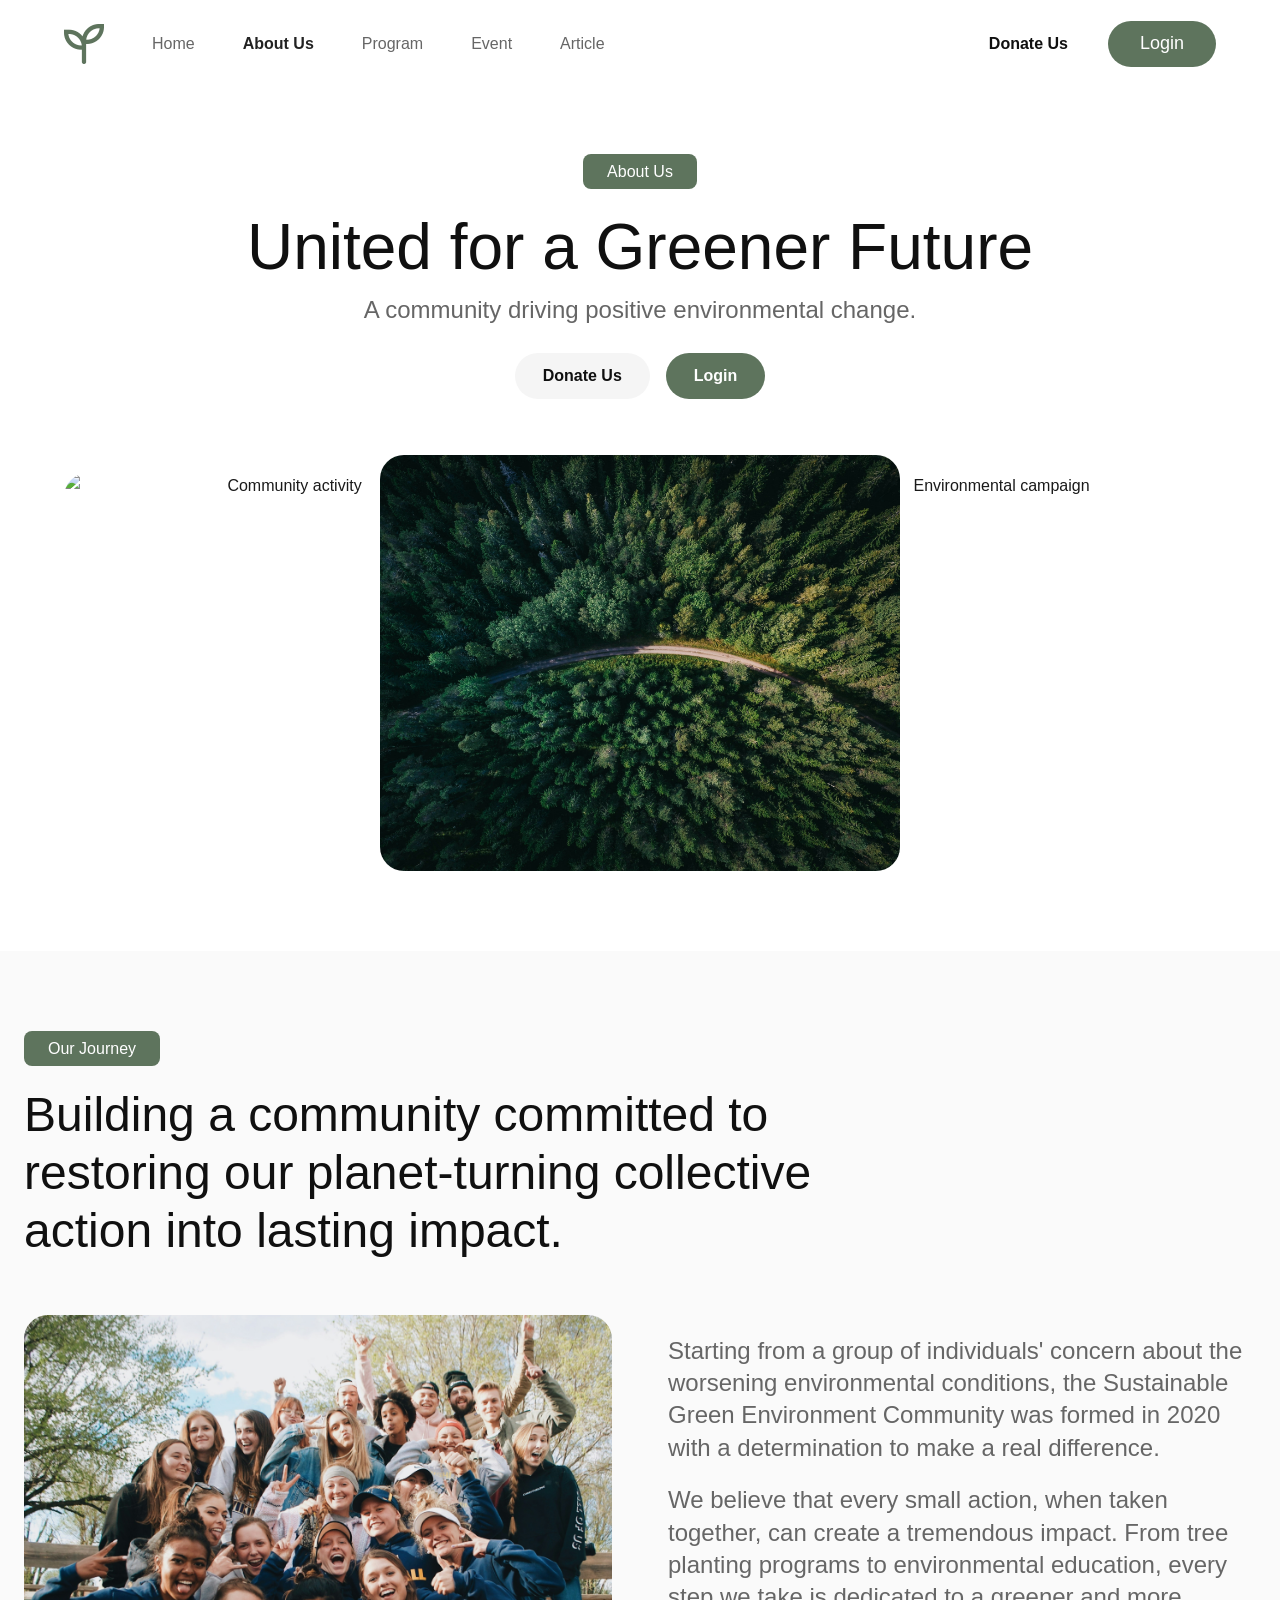
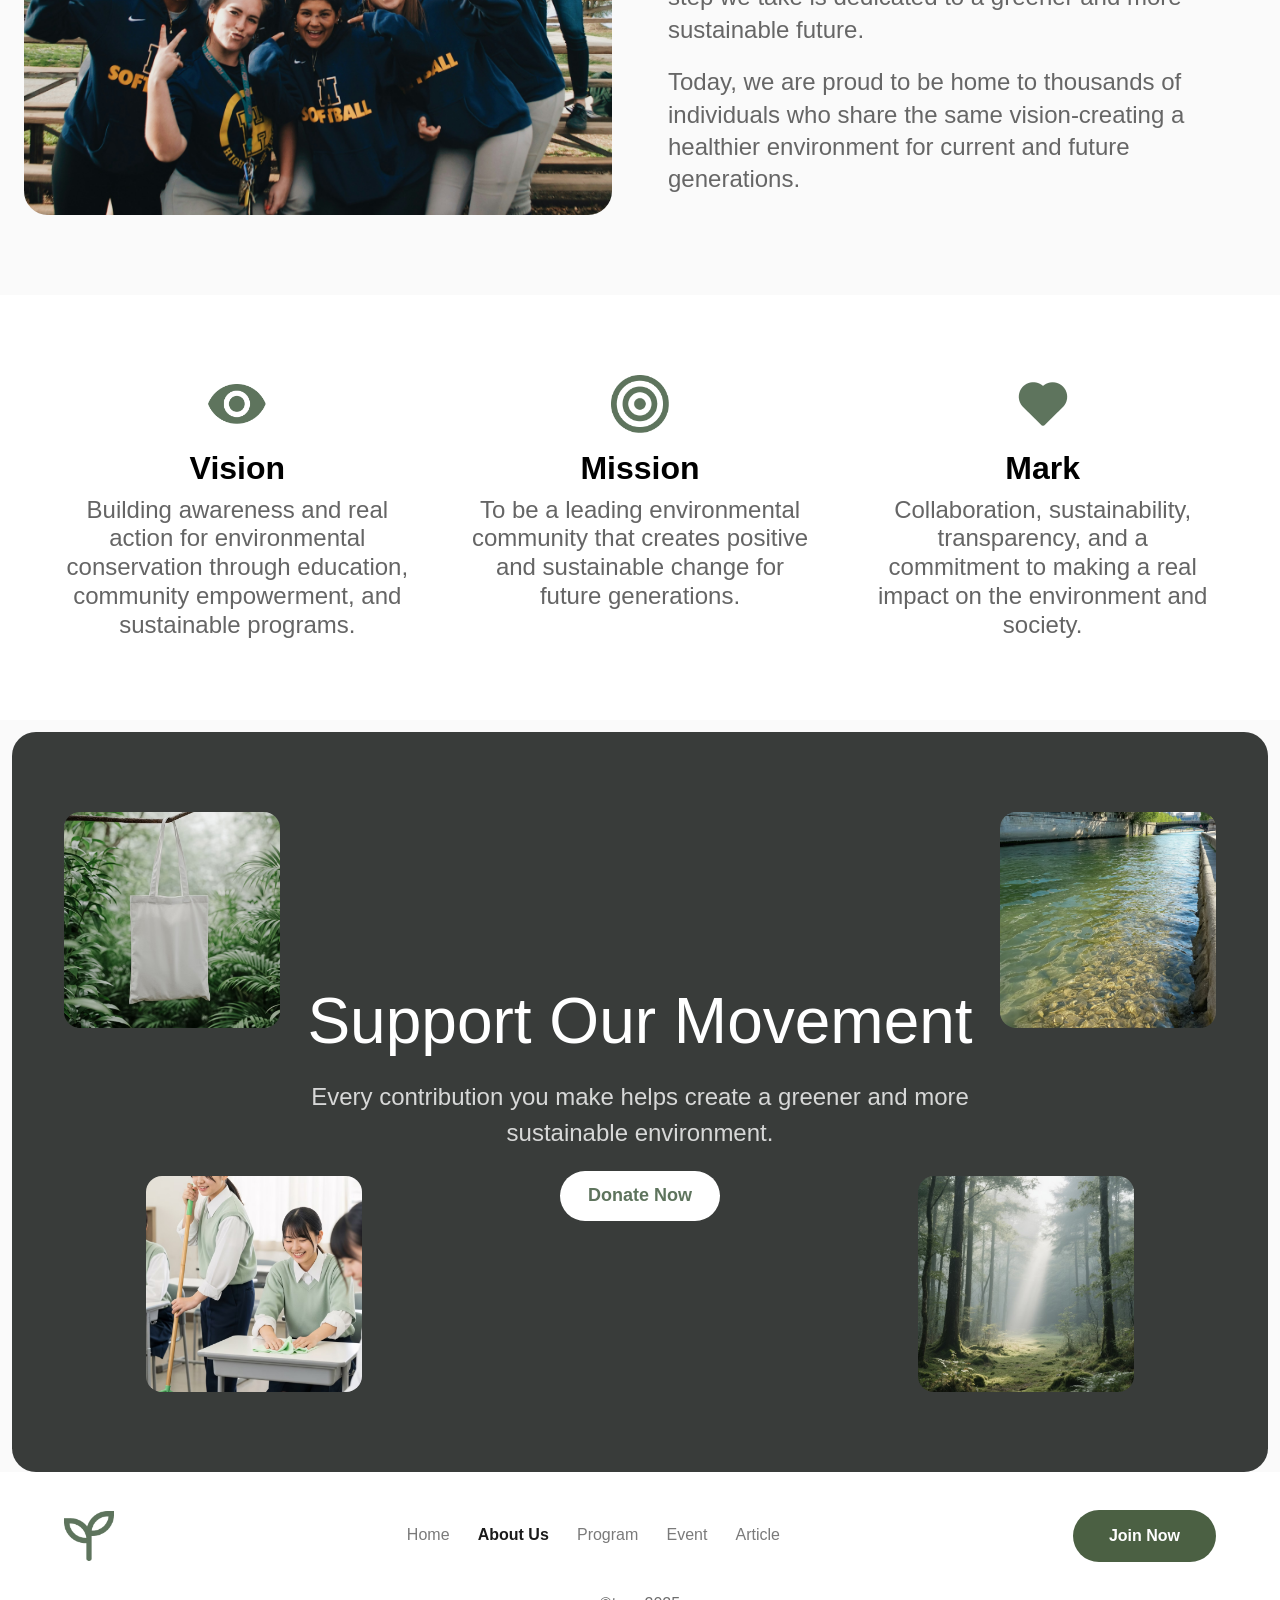
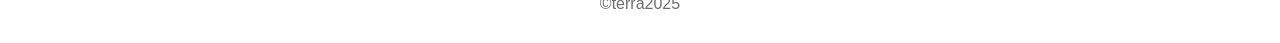
==== pages/about.html @ 2bbc0990 "backup 1" ====
<!DOCTYPE html>
<html lang="en">
<head>
  <meta charset="UTF-8" />
  <meta name="viewport" content="width=device-width, initial-scale=1.0" />
  <title>About Us – Terra</title>
  <link rel="icon" href="../assets/logo.png" type="image/png" />
  <link rel="stylesheet" href="../css/main.css" />
  <link rel="stylesheet" href="../css/pages.css" />
</head>
<body>

  <!-- NAVBAR -->
  <nav class="navbar navbar-figma" id="navbar">
    <div class="container nav-content">
      <div class="nav-main-group">
        <a href="../index.html" class="logo" aria-label="Terra Home">
          <img src="../assets/logo.png" alt="Terra Icon" class="logo-icon" />
        </a>
        <div class="nav-links">
          <a href="../index.html">Home</a>
          <a href="about.html" class="active">About Us</a>
          <a href="program.html">Program</a>
          <a href="event.html">Event</a>
          <a href="article.html">Article</a>
        </div>
      </div>
      <div class="nav-actions">
        <a href="#" class="donate-text">Donate Us</a>
        <button class="primary login-btn">Login</button>
      </div>
      <button class="mobile-toggle" id="mobileToggle" aria-label="Toggle menu">
        <svg id="iconMenu" viewBox="0 0 24 24"><line x1="3" y1="6" x2="21" y2="6"/><line x1="3" y1="12" x2="21" y2="12"/><line x1="3" y1="18" x2="21" y2="18"/></svg>
        <svg id="iconClose" viewBox="0 0 24 24" style="display:none"><line x1="18" y1="6" x2="6" y2="18"/><line x1="6" y1="6" x2="18" y2="18"/></svg>
      </button>
    </div>
    <div class="mobile-menu" id="mobileMenu">
      <a href="../index.html" onclick="closeMobile()">Home</a>
      <a href="about.html" class="active" onclick="closeMobile()">About Us</a>
      <a href="program.html" onclick="closeMobile()">Program</a>
      <a href="event.html" onclick="closeMobile()">Event</a>
      <a href="article.html" onclick="closeMobile()">Article</a>
      <div class="mobile-actions">
        <button class="secondary">Donate Us</button>
        <button class="primary">Login</button>
      </div>
    </div>
  </nav>

  <!-- MAIN -->
  <main class="about-v2-page">
    <section class="about-v2-hero section-padding">
      <div class="container">
        <div class="about-v2-chip">About Us</div>
        <h1 class="about-v2-title">United for a Greener Future</h1>
        <p class="about-v2-subtitle">A community driving positive environmental change.</p>

        <div class="about-v2-hero-actions">
          <a href="#" class="about-v2-btn about-v2-btn-light">Donate Us</a>
          <a href="#" class="about-v2-btn about-v2-btn-green">Login</a>
        </div>

        <div class="about-v2-hero-gallery">
          <div class="about-v2-hero-side">
            <img src="../assets/about-hero-left.png" alt="Community activity" />
          </div>
          <div class="about-v2-hero-center">
            <img src="../assets/about-hero-center.png" alt="Terra volunteers" />
          </div>
          <div class="about-v2-hero-side">
            <img src="../assets/about-hero-right.png" alt="Environmental campaign" />
          </div>
        </div>
      </div>
    </section>

    <section class="about-v2-journey section-padding">
      <div class="container">
        <div class="about-v2-chip">Our Journey</div>
        <h2 class="about-v2-heading">Building a community committed to restoring our planet-turning collective action into lasting impact.</h2>

        <div class="about-v2-journey-content">
          <div class="about-v2-journey-image">
            <img src="../assets/about-journey.png" alt="Our journey" />
          </div>
          <div class="about-v2-journey-text">
            <p>Starting from a group of individuals' concern about the worsening environmental conditions, the Sustainable Green Environment Community was formed in 2020 with a determination to make a real difference.</p>
            <p>We believe that every small action, when taken together, can create a tremendous impact. From tree planting programs to environmental education, every step we take is dedicated to a greener and more sustainable future.</p>
            <p>Today, we are proud to be home to thousands of individuals who share the same vision-creating a healthier environment for current and future generations.</p>
          </div>
        </div>
      </div>
    </section>

    <section class="about-v2-goals section-padding">
      <div class="container about-v2-goal-grid">
        <article class="about-v2-goal-card">
          <div class="about-v2-icon">
            <img src="../assets/eye.png" alt="Vision icon" />
          </div>
          <h3>Vision</h3>
          <p>Building awareness and real action for environmental conservation through education, community empowerment, and sustainable programs.</p>
        </article>

        <article class="about-v2-goal-card">
          <div class="about-v2-icon">
            <img src="../assets/mission.png" alt="Mission icon" />
          </div>
          <h3>Mission</h3>
          <p>To be a leading environmental community that creates positive and sustainable change for future generations.</p>
        </article>

        <article class="about-v2-goal-card">
          <div class="about-v2-icon">
            <img src="../assets/love.png" alt="Mark icon" />
          </div>
          <h3>Mark</h3>
          <p>Collaboration, sustainability, transparency, and a commitment to making a real impact on the environment and society.</p>
        </article>
      </div>
    </section>

    <section class="about-v2-cta section-padding">
      <div class="container">
        <div class="about-v2-cta-inner">
          <div class="about-v2-cta-grid">
            <img src="../assets/about-cta-1.png" alt="Forest activity" class="about-v2-cta-img about-v2-cta-img-top-left" />
            <img src="../assets/about-cta-2.png" alt="Tree planting" class="about-v2-cta-img about-v2-cta-img-top-right" />
            <img src="../assets/about-cta-3.png" alt="Eco movement" class="about-v2-cta-img about-v2-cta-img-bottom-left" />
            <img src="../assets/about-cta-4.png" alt="Sustainable future" class="about-v2-cta-img about-v2-cta-img-bottom-right" />
          </div>
          <div class="about-v2-cta-overlay"></div>
          <div class="about-v2-cta-content">
            <h2>Support Our Movement</h2>
            <p>Every contribution you make helps create a greener and more sustainable environment.</p>
            <a href="#" class="about-v2-btn about-v2-btn-white">Donate Now</a>
          </div>
        </div>
      </div>
    </section>
  </main>

  <!-- FOOTER -->
  <footer class="footer footer-about-compact">
    <div class="container">
      <div class="about-footer-row">
        <a href="../index.html" class="logo about-footer-brand" aria-label="Terra Home">
          <img src="../assets/logo.png" alt="Terra Logo" class="logo-img" />
        </a>

        <div class="about-footer-links">
          <a href="../index.html">Home</a>
          <a href="about.html" class="active">About Us</a>
          <a href="program.html">Program</a>
          <a href="event.html">Event</a>
          <a href="article.html">Article</a>
        </div>

        <a href="#" class="about-footer-join">Join Now</a>
      </div>
      <p class="about-footer-copy">&copy;terra2025</p>
    </div>
  </footer>

  <script>
    const navbar = document.getElementById('navbar');
    window.addEventListener('scroll', () => { navbar.classList.toggle('scrolled', window.scrollY > 20); });
    const mobileToggle = document.getElementById('mobileToggle');
    const mobileMenu = document.getElementById('mobileMenu');
    const iconMenu = document.getElementById('iconMenu');
    const iconClose = document.getElementById('iconClose');
    mobileToggle.addEventListener('click', () => {
      const isOpen = mobileMenu.classList.toggle('show');
      iconMenu.style.display = isOpen ? 'none' : 'block';
      iconClose.style.display = isOpen ? 'block' : 'none';
    });
    function closeMobile() {
      mobileMenu.classList.remove('show');
      iconMenu.style.display = 'block';
      iconClose.style.display = 'none';
    }
  </script>
</body>
</html>
---- css/main.css ----
@import url('https://api.fontshare.com/v2/css?f[]=satoshi@900,700,500,300,400&display=swap');

:root {
  --primary-green: #4B6043;
  --secondary-green: #86A789;
  --accent-green: #D2E3C8;
  --light-green: #F5F7F5;
  --white: #FFFFFF;
  --dark: #1A1A1A;
  --text-gray: #666666;
  --border-color: #E5E7E5;
  --font-main: 'Satoshi', sans-serif;
  --transition: all 0.3s cubic-bezier(0.4, 0, 0.2, 1);
}

* {
  margin: 0;
  padding: 0;
  box-sizing: border-box;
}

body {
  font-family: var(--font-main);
  background-color: var(--white);
  color: var(--dark);
  line-height: 1.6;
  overflow-x: hidden;
}

html,
body,
button,
input,
textarea,
select,
a,
p,
h1,
h2,
h3,
h4,
h5,
h6,
span,
li {
  font-family: var(--font-main);
}

a {
  text-decoration: none;
  color: inherit;
  transition: var(--transition);
}

button {
  cursor: pointer;
  border: none;
  outline: none;
  background: none;
  font-family: inherit;
  transition: var(--transition);
}

button.primary {
  background-color: var(--primary-green);
  color: var(--white);
  padding: 12px 28px;
  border-radius: 50px;
  font-weight: 500;
}

button.primary:hover {
  background-color: var(--secondary-green);
  transform: translateY(-2px);
  box-shadow: 0 4px 12px rgba(75, 96, 67, 0.2);
}

button.secondary {
  background-color: transparent;
  color: var(--primary-green);
  padding: 12px 28px;
  border-radius: 50px;
  border: 1px solid var(--primary-green);
  font-weight: 500;
}

button.secondary:hover {
  background-color: var(--light-green);
}

img {
  max-width: 100%;
  height: auto;
  display: block;
}

.container {
  max-width: 1280px;
  margin: 0 auto;
  padding: 0 24px;
}

.section-padding {
  padding: 80px 0;
}

@media (max-width: 768px) {
  .section-padding {
    padding: 60px 0;
  }
}

/* ===================== NAVBAR ===================== */
.navbar {
  position: fixed;
  top: 0;
  left: 0;
  width: 100%;
  z-index: 1000;
  padding: 16px 0;
  transition: var(--transition);
  background: var(--white);
  border-bottom: 1px solid #E5E7E5;
}

.navbar.scrolled {
  padding: 16px 0;
  box-shadow: 0 4px 20px rgba(0, 0, 0, 0.05);
}

.nav-content {
  display: flex;
  align-items: center;
  justify-content: space-between;
}

.logo {
  display: flex;
  align-items: center;
}

.logo-img {
  height: 48px;
  width: auto;
}

.nav-main-group {
  display: flex;
  align-items: center;
  gap: 24px;
}

.logo-icon {
  width: 40px;
  height: 40px;
  object-fit: contain;
}

.navbar-figma {
  background: #ffffff;
  border-bottom: none;
  padding: 20px 0;
}

.navbar-figma.scrolled {
  padding: 20px 0;
  box-shadow: none;
}

.navbar-figma .container {
  max-width: 1440px;
  padding-left: 64px;
  padding-right: 64px;
}

.navbar-figma .nav-content {
  gap: 24px;
}

.navbar-figma .nav-links {
  margin-left: 0;
  flex: 0 0 auto;
  gap: 0;
}

.navbar-figma .nav-links a {
  display: inline-flex;
  align-items: center;
  justify-content: center;
  padding: 12px 24px;
  font-size: 16px;
  line-height: 1.5;
  font-weight: 400;
  color: #666666;
}

.navbar-figma .nav-links a.active {
  color: #222222;
  font-weight: 700;
}

.navbar-figma .nav-actions {
  gap: 16px;
}

.navbar-figma .donate-text {
  display: inline-flex;
  align-items: center;
  justify-content: center;
  padding: 12px 24px;
  border-radius: 100px;
  font-size: 16px;
  line-height: 1.5;
  font-weight: 700;
  color: #101010;
}

.navbar-figma .login-btn {
  background-color: #5e745d !important;
  color: #ffffff !important;
  padding: 12px 32px !important;
  border-radius: 100px !important;
  font-size: 18px !important;
  line-height: 1.2 !important;
  font-weight: 500 !important;
}

.nav-links {
  display: flex;
  gap: 48px;
  margin-left: 60px;
  flex: 1;
}

.nav-links a {
  font-weight: 500;
  font-size: 16px;
  color: #7A7A7A;
  transition: var(--transition);
}

.nav-links a:hover {
  color: #1A1A1A;
}

.nav-links a.active {
  color: #1A1A1A;
  font-weight: 700;
}

.nav-actions {
  display: flex;
  align-items: center;
  gap: 40px;
}

.donate-text {
  font-weight: 600;
  color: #1A1A1A;
  font-size: 16px;
}

.login-btn {
  background-color: #5D735D !important;
  color: var(--white) !important;
  padding: 12px 32px !important;
  border-radius: 50px !important;
  font-weight: 600 !important;
  font-size: 16px !important;
  box-shadow: none !important;
}

.login-btn:hover {
  background-color: #4A5C4A !important;
  transform: translateY(-1px) !important;
}

.mobile-toggle {
  display: none;
  background: none;
  border: none;
  color: #1A1A1A;
  z-index: 1001;
  cursor: pointer;
  padding: 4px;
}

.mobile-toggle svg {
  width: 28px;
  height: 28px;
  stroke: #1A1A1A;
  fill: none;
  stroke-width: 2;
  stroke-linecap: round;
  stroke-linejoin: round;
}

.mobile-menu {
  position: fixed;
  top: 0;
  right: -100%;
  width: 100%;
  height: 100vh;
  background: var(--white);
  display: flex;
  flex-direction: column;
  justify-content: center;
  align-items: center;
  gap: 32px;
  transition: 0.5s ease-in-out;
  z-index: 999;
}

.mobile-menu.show {
  right: 0;
}

.mobile-menu a {
  font-size: 24px;
  font-weight: 600;
  color: #7A7A7A;
}

.mobile-menu a.active {
  color: #1A1A1A;
}

.mobile-actions {
  display: flex;
  flex-direction: column;
  gap: 16px;
  width: 80%;
}

@media (max-width: 992px) {
  .nav-links,
  .nav-actions {
    display: none;
  }
  .mobile-toggle {
    display: block;
  }

  .navbar-figma {
    padding: 14px 0;
  }

  .navbar-figma .container {
    padding-left: 24px;
    padding-right: 24px;
  }

  .navbar-figma .logo-icon {
    width: 34px;
    height: 34px;
  }
}

/* ===================== FOOTER ===================== */
.footer {
  background-color: #F8FAF8;
  padding: 80px 0 40px;
  border-top: 1px solid var(--border-color);
  margin-top: 80px;
}

.footer-top {
  display: grid;
  grid-template-columns: 1.5fr 1fr 1fr;
  gap: 60px;
  margin-bottom: 60px;
}

.footer-brand .logo {
  display: flex;
  align-items: center;
  gap: 10px;
  margin-bottom: 24px;
  text-decoration: none;
  color: inherit;
}

.brand-name {
  font-size: 22px;
  font-weight: 700;
  color: var(--dark);
}

.brand-desc {
  color: var(--text-gray);
  margin-bottom: 24px;
  max-width: 300px;
}

.social-links {
  display: flex;
  gap: 16px;
}

.social-links a {
  width: 40px;
  height: 40px;
  background: var(--white);
  border-radius: 50%;
  display: flex;
  align-items: center;
  justify-content: center;
  color: var(--primary-green);
  border: 1px solid var(--border-color);
  transition: var(--transition);
}

.social-links a:hover {
  background: var(--primary-green);
  color: var(--white);
  transform: translateY(-3px);
}

.social-links a svg {
  width: 20px;
  height: 20px;
  stroke: currentColor;
  fill: none;
  stroke-width: 2;
  stroke-linecap: round;
  stroke-linejoin: round;
}

.footer-links h4,
.footer-contact h4 {
  font-size: 18px;
  font-weight: 700;
  margin-bottom: 24px;
  color: var(--dark);
}

.footer-links ul,
.footer-contact ul {
  list-style: none;
}

.footer-links ul li {
  margin-bottom: 12px;
}

.footer-links ul li a {
  color: var(--text-gray);
  transition: var(--transition);
}

.footer-links ul li a:hover {
  color: var(--primary-green);
  padding-left: 5px;
}

.footer-contact ul li {
  display: flex;
  align-items: center;
  gap: 12px;
  color: var(--text-gray);
  margin-bottom: 16px;
}

.footer-contact ul li svg {
  width: 18px;
  height: 18px;
  stroke: currentColor;
  fill: none;
  stroke-width: 2;
  stroke-linecap: round;
  stroke-linejoin: round;
  flex-shrink: 0;
}

.footer-bottom {
  padding-top: 40px;
  border-top: 1px solid var(--border-color);
  display: flex;
  justify-content: space-between;
  align-items: center;
  color: var(--text-gray);
  font-size: 14px;
}

.footer-legal {
  display: flex;
  gap: 24px;
}

.footer-legal a:hover {
  color: var(--primary-green);
}

@media (max-width: 768px) {
  .footer-top {
    grid-template-columns: 1fr;
    gap: 40px;
  }
  .footer-bottom {
    flex-direction: column;
    gap: 20px;
    text-align: center;
  }
}

/* ===================== SHARED ===================== */
.badge-pill {
  display: flex;
  flex-direction: row;
  justify-content: center;
  align-items: center;
  padding: 8px 24px;
  gap: 10px;
  width: fit-content;
  background: #5E745D;
  border-radius: 8px;
  color: #FFFFFF;
  font-family: 'Satoshi';
  font-weight: 400;
  font-size: 16px;
  line-height: 120%;
}

.badge {
  display: inline-block;
  background: #5E745D;
  color: #FFFFFF;
  font-size: 14px;
  font-weight: 500;
  padding: 6px 18px;
  border-radius: 50px;
  margin-bottom: 16px;
}

.section-header.centered {
  text-align: center;
  max-width: 800px;
  margin: 0 auto 60px;
}

.section-header.centered h2 {
  font-size: 40px;
  font-weight: 700;
  color: var(--dark);
  margin-top: 10px;
  line-height: 1.2;
}

.section-header-row {
  display: flex;
  flex-direction: row;
  justify-content: space-between;
  align-items: flex-end;
  margin-bottom: 48px;
}

.section-title-group {
  display: flex;
  flex-direction: column;
  gap: 16px;
}

.section-title-group h2 {
  font-family: 'Satoshi', sans-serif;
  font-weight: 700;
  font-size: 40px;
  line-height: 1.2;
  color: #101010;
  margin: 0;
}

.see-all-btn {
  display: inline-flex;
  align-items: center;
  justify-content: center;
  padding: 12px 28px;
  border: 1.5px solid #4B6043;
  border-radius: 50px;
  color: #4B6043;
  font-family: 'Satoshi', sans-serif;
  font-weight: 500;
  font-size: 16px;
  text-decoration: none;
  white-space: nowrap;
  transition: var(--transition);
}

.see-all-btn:hover {
  background: #4B6043;
  color: #FFFFFF;
}
---- css/pages.css ----
/* ===================== ABOUT PAGE ===================== */
.about-v2-page {
  padding-top: 74px;
}

.navbar-figma {
  background: #ffffff;
  border-bottom: none;
  padding: 20px 0;
}

.navbar-figma.scrolled {
  padding: 20px 0;
  box-shadow: none;
}

.navbar-figma .container {
  max-width: 1440px;
  padding-left: 64px;
  padding-right: 64px;
}

.navbar-figma .nav-content {
  gap: 24px;
}

.navbar-figma .nav-main-group {
  display: flex;
  align-items: center;
  gap: 24px;
}

.navbar-figma .logo-icon {
  width: 40px;
  height: 40px;
  object-fit: contain;
}

.navbar-figma .nav-links {
  margin-left: 0;
  flex: 0 0 auto;
  gap: 0;
}

.navbar-figma .nav-links a {
  display: inline-flex;
  align-items: center;
  justify-content: center;
  padding: 12px 24px;
  font-size: 16px;
  line-height: 1.5;
  font-weight: 400;
  color: #666666;
}

.navbar-figma .nav-links a.active {
  color: #222222;
  font-weight: 700;
}

.navbar-figma .nav-actions {
  gap: 16px;
}

.navbar-figma .donate-text {
  display: inline-flex;
  align-items: center;
  justify-content: center;
  padding: 12px 24px;
  border-radius: 100px;
  font-size: 16px;
  line-height: 1.5;
  font-weight: 700;
  color: #101010;
}

.navbar-figma .login-btn {
  background-color: #5e745d !important;
  color: #ffffff !important;
  padding: 12px 32px !important;
  border-radius: 100px !important;
  font-size: 18px !important;
  line-height: 1.2 !important;
  font-weight: 500 !important;
}

@media (max-width: 992px) {
  .navbar-figma {
    padding: 14px 0;
  }

  .navbar-figma .container {
    padding-left: 24px;
    padding-right: 24px;
  }

  .navbar-figma .logo-icon {
    width: 34px;
    height: 34px;
  }
}

.about-v2-hero {
  background: #ffffff;
  text-align: center;
}

.about-v2-hero .container {
  max-width: 1440px;
  padding-left: 64px;
  padding-right: 64px;
}

.about-v2-chip {
  display: inline-flex;
  align-items: center;
  justify-content: center;
  padding: 8px 24px;
  border-radius: 8px;
  background: #5e745d;
  color: #fff;
  font-size: 16px;
  line-height: 1.2;
  margin-bottom: 20px;
}

.about-v2-title {
  font-size: clamp(34px, 5.2vw, 64px);
  line-height: 1.2;
  font-weight: 500;
  color: #101010;
  margin-bottom: 10px;
}

.about-v2-subtitle {
  font-size: clamp(18px, 2.5vw, 24px);
  color: #666;
  line-height: 1.2;
  margin-bottom: 28px;
}

.about-v2-hero-actions {
  display: flex;
  justify-content: center;
  gap: 16px;
  margin-bottom: 56px;
}

.about-v2-btn {
  display: inline-flex;
  align-items: center;
  justify-content: center;
  border-radius: 100px;
  padding: 12px 28px;
  font-size: 16px;
  font-weight: 700;
  line-height: 1.4;
}

.about-v2-btn-light {
  background: #f5f5f5;
  color: #101010;
}

.about-v2-btn-green {
  background: #5e745d;
  color: #fff;
}

.about-v2-btn-white {
  background: #fff;
  color: #5e745d;
  font-size: 18px;
}

.about-v2-hero-gallery {
  position: relative;
  width: 100%;
  max-width: 1312px;
  height: 416px;
  margin: 0 auto;
}

.about-v2-hero-side img,
.about-v2-hero-center img {
  width: 100%;
  display: block;
  object-fit: cover;
  border-radius: 24px;
}

.about-v2-hero-side img {
  height: 100%;
}

.about-v2-hero-center img {
  height: 100%;
  box-shadow: 0 4px 16px rgba(255, 255, 255, 0.25);
}

.about-v2-hero-gallery .about-v2-hero-side:first-child,
.about-v2-hero-gallery .about-v2-hero-side:last-child {
  position: absolute;
  top: 18px;
  width: 445px;
  height: 380px;
  z-index: 1;
}

.about-v2-hero-gallery .about-v2-hero-side:first-child {
  left: 0;
}

.about-v2-hero-gallery .about-v2-hero-side:last-child {
  right: 0;
}

.about-v2-hero-center {
  position: absolute;
  top: 0;
  left: 50%;
  width: 520px;
  height: 416px;
  transform: translateX(-50%);
  z-index: 2;
}

.about-v2-journey {
  background: #fafafa;
}

.about-v2-heading {
  margin-top: 0;
  margin-bottom: 56px;
  max-width: 850px;
  font-size: clamp(30px, 4.8vw, 48px);
  line-height: 1.2;
  font-weight: 400;
  color: #101010;
}

.about-v2-journey-content {
  display: grid;
  grid-template-columns: 1fr 1fr;
  gap: 56px;
  align-items: center;
}

.about-v2-journey-image img {
  width: 100%;
  min-height: 500px;
  object-fit: cover;
  border-radius: 24px;
}

.about-v2-journey-text {
  display: flex;
  flex-direction: column;
  gap: 20px;
  font-size: clamp(18px, 2.2vw, 24px);
  color: #666;
  line-height: 1.35;
}

.about-v2-goals {
  background: #fff;
}

.about-v2-goal-grid {
  max-width: 1440px;
  padding-left: 64px;
  padding-right: 64px;
  box-sizing: border-box;
  display: grid;
  grid-template-columns: repeat(3, minmax(320px, 400px));
  justify-content: space-between;
  gap: 56px;
}

.about-v2-goal-card {
  display: flex;
  flex-direction: column;
  align-items: center;
  text-align: center;
}

.about-v2-icon {
  display: flex;
  align-items: center;
  justify-content: center;
  margin: 0 auto 16px;
  width: 58px;
  height: 58px;
}

.about-v2-icon img {
  width: 58px;
  height: 58px;
  object-fit: contain;
}

.about-v2-goal-card h3 {
  font-size: 32px;
  color: #000;
  line-height: 1.2;
  margin-bottom: 8px;
}

.about-v2-goal-card p {
  font-size: 24px;
  color: #656565;
  line-height: 1.2;
}

.about-v2-cta {
  background: #fafafa;
  padding: 12px 0 0;
}

.about-v2-cta .container {
  max-width: 1440px;
  padding-left: 12px;
  padding-right: 12px;
}

.about-v2-cta-inner {
  position: relative;
  border-radius: 24px;
  overflow: hidden;
  background: #d9d9d9 url("../assets/about-cta-bg.png") center/cover no-repeat;
  min-height: 740px;
}

.about-v2-cta-grid {
  position: absolute;
  inset: 0;
  padding: 80px 52px;
}

.about-v2-cta-img {
  position: absolute;
  width: 216px;
  height: 216px;
  border-radius: 16px;
  object-fit: cover;
  z-index: 1;
}

.about-v2-cta-img-top-left {
  top: 80px;
  left: 52px;
}

.about-v2-cta-img-top-right {
  top: 80px;
  right: 52px;
}

.about-v2-cta-img-bottom-left {
  left: 134px;
  bottom: 80px;
}

.about-v2-cta-img-bottom-right {
  right: 134px;
  bottom: 80px;
}

.about-v2-cta-overlay {
  position: absolute;
  inset: 0;
  background: rgba(41, 44, 42, 0.9);
}

.about-v2-cta-content {
  position: relative;
  z-index: 1;
  min-height: 740px;
  display: flex;
  flex-direction: column;
  justify-content: center;
  align-items: center;
  text-align: center;
  gap: 20px;
  padding: 80px 24px;
}

.about-v2-cta-content h2 {
  color: #fff;
  font-size: clamp(34px, 5vw, 64px);
  line-height: 1.2;
  font-weight: 500;
  margin-bottom: 0;
  max-width: 684px;
}

.about-v2-cta-content p {
  color: rgba(255, 255, 255, 0.8);
  font-size: clamp(18px, 2.2vw, 24px);
  line-height: 1.5;
  margin-bottom: 0;
  max-width: 667px;
}

@media (max-width: 1100px) {
  .about-v2-hero-gallery {
    position: static;
    max-width: 640px;
    height: auto;
    display: flex;
    flex-direction: column;
    gap: 20px;
  }

  .about-v2-hero-gallery .about-v2-hero-side:first-child,
  .about-v2-hero-gallery .about-v2-hero-side:last-child,
  .about-v2-hero-center {
    position: static;
    width: 100%;
    height: auto;
    transform: none;
  }

  .about-v2-hero-side img,
  .about-v2-hero-center img {
    height: 320px;
  }

  .about-v2-journey-content {
    grid-template-columns: 1fr;
  }

  .about-v2-goal-grid {
    grid-template-columns: 1fr;
    justify-content: center;
    gap: 36px;
    padding-left: 24px;
    padding-right: 24px;
  }

  .about-v2-cta .container {
    padding-left: 20px;
    padding-right: 20px;
  }

  .about-v2-cta-inner,
  .about-v2-cta-content {
    min-height: 880px;
  }

  .about-v2-cta-grid {
    padding: 40px 20px;
  }

  .about-v2-cta-img-top-left {
    top: 40px;
    left: 20px;
  }

  .about-v2-cta-img-top-right {
    top: 40px;
    right: 20px;
  }

  .about-v2-cta-img-bottom-left {
    left: 100px;
    bottom: 40px;
  }

  .about-v2-cta-img-bottom-right {
    right: 100px;
    bottom: 40px;
  }
}

@media (max-width: 768px) {
  .about-v2-page {
    padding-top: 60px;
  }

  .about-v2-hero .container {
    padding-left: 24px;
    padding-right: 24px;
  }

  .about-v2-chip {
    font-size: 14px;
  }

  .about-v2-hero-actions {
    flex-direction: column;
    margin-bottom: 36px;
  }

  .about-v2-btn {
    width: 100%;
    max-width: 280px;
    margin: 0 auto;
  }

  .about-v2-heading {
    margin-bottom: 32px;
  }

  .about-v2-journey-image img {
    min-height: 360px;
  }

  .about-v2-cta .container {
    padding-left: 12px;
    padding-right: 12px;
  }

  .about-v2-cta-inner,
  .about-v2-cta-content {
    min-height: auto;
  }

  .about-v2-cta-grid {
    position: static;
    display: grid;
    grid-template-columns: 1fr 1fr;
    gap: 20px;
    padding: 24px 24px 0;
  }

  .about-v2-cta-img {
    position: static;
    width: 100%;
    height: 150px;
  }

  .about-v2-cta-content {
    gap: 16px;
    padding: 24px 24px 32px;
  }

  .about-v2-goal-card p {
    font-size: 20px;
  }
}

/* ===================== ABOUT PAGE FOOTER ===================== */
.footer-about-compact {
  margin-top: 0;
  padding: 28px 0 30px;
  background: #ffffff;
  border-top: none;
}

.footer-about-compact .container {
  max-width: 1440px;
  max-height: 147px;
  padding-left: 64px;
  padding-right: 64px;
}

.about-footer-row {
  min-height: 72px;
  display: flex;
  align-items: center;
  justify-content: space-between;
  gap: 28px;
}

.about-footer-brand .logo-img {
  height: 50px;
  width: auto;
}

.about-footer-links {
  display: flex;
  align-items: center;
  justify-content: center;
  gap: clamp(12px, 2.2vw, 34px);
  flex: 1;
}

.about-footer-links a {
  color: #7a7a7a;
  font-size: 16px;
  font-weight: 400;
  line-height: 1.3;
}

.about-footer-links a.active {
  color: #1a1a1a;
  font-weight: 700;
}

.about-footer-join {
  display: inline-flex;
  align-items: center;
  justify-content: center;
  padding: 18px 36px;
  border-radius: 999px;
  background: #4b6043;
  color: #ffffff;
  font-size: 16px;
  font-weight: 700;
  line-height: 1;
}

.about-footer-join:hover {
  background: #3f5239;
}

.about-footer-copy {
  margin-top: 22px;
  text-align: center;
  color: #6e6e6e;
  font-size: 16px;
  line-height: 1.2;
  font-weight: 400;
}

@media (max-width: 900px) {
  .footer-about-compact .container {
    padding-left: 24px;
    padding-right: 24px;
  }

  .about-footer-row {
    min-height: auto;
    flex-direction: column;
    align-items: stretch;
    gap: 16px;
  }

  .about-footer-brand {
    justify-content: center;
  }

  .about-footer-links {
    flex-wrap: wrap;
    gap: 14px 18px;
  }

  .about-footer-join {
    align-self: center;
    font-size: 16px;
    padding: 12px 26px;
  }

  .about-footer-copy {
    margin-top: 16px;
    font-size: 15px;
  }
}

/* ===================== PROGRAM PAGE ===================== */
.program-page {
  padding-top: 80px;
}

.program-list {
  display: flex;
  flex-direction: column;
  gap: 80px;
}

.program-detail-card {
  display: flex;
  align-items: center;
  gap: 60px;
  background: var(--white);
  border-radius: 40px;
  overflow: hidden;
  box-shadow: 0 10px 30px rgba(0,0,0,0.03);
  padding: 40px;
}

.program-detail-card:nth-child(even) {
  flex-direction: row-reverse;
}

.prog-img {
  flex: 1;
  border-radius: 30px;
  overflow: hidden;
}

.prog-img img {
  width: 100%;
  height: 400px;
  object-fit: cover;
}

.prog-text {
  flex: 1;
}

.prog-icon {
  width: 70px;
  height: 70px;
  background: var(--light-green);
  border-radius: 20px;
  display: flex;
  align-items: center;
  justify-content: center;
  color: var(--primary-green);
  margin-bottom: 24px;
}

.prog-icon svg {
  width: 40px;
  height: 40px;
  stroke: var(--primary-green);
  fill: none;
  stroke-width: 2;
  stroke-linecap: round;
  stroke-linejoin: round;
}

.prog-text h3 {
  font-size: 32px;
  margin-bottom: 20px;
}

.prog-text p {
  font-size: 18px;
  color: var(--text-gray);
  margin-bottom: 30px;
}

.prog-text .secondary {
  display: inline-flex;
  align-items: center;
  gap: 8px;
  padding: 12px 28px;
  border-radius: 50px;
  border: 1px solid var(--primary-green);
  color: var(--primary-green);
  font-weight: 500;
  font-size: 16px;
  background: transparent;
  cursor: pointer;
  transition: var(--transition);
}

.prog-text .secondary:hover {
  background: var(--light-green);
}

.prog-text .secondary svg {
  width: 16px;
  height: 16px;
  stroke: currentColor;
  fill: none;
  stroke-width: 2;
  stroke-linecap: round;
  stroke-linejoin: round;
}

@media (max-width: 992px) {
  .program-detail-card,
  .program-detail-card:nth-child(even) {
    flex-direction: column;
    padding: 20px;
    gap: 30px;
  }
}

/* ===================== EVENT PAGE ===================== */
.event-page {
  padding-top: 80px;
}

.events-grid {
  display: grid;
  grid-template-columns: repeat(3, 1fr);
  gap: 30px;
}

.event-card {
  background: var(--white);
  border-radius: 24px;
  overflow: hidden;
  box-shadow: 0 10px 20px rgba(0,0,0,0.05);
  border: 1px solid var(--border-color);
  transition: var(--transition);
}

.event-card:hover {
  transform: translateY(-5px);
  box-shadow: 0 15px 30px rgba(0,0,0,0.1);
}

.event-image {
  position: relative;
  height: 200px;
}

.event-image img {
  width: 100%;
  height: 100%;
  object-fit: cover;
}

.event-status {
  position: absolute;
  top: 15px;
  left: 15px;
  background: rgba(255, 255, 255, 0.9);
  padding: 4px 12px;
  border-radius: 50px;
  font-size: 12px;
  font-weight: 600;
  color: var(--primary-green);
}

.event-info {
  padding: 24px;
}

.event-info h3 {
  font-size: 20px;
  margin-bottom: 16px;
  color: var(--dark);
}

.event-meta {
  display: flex;
  flex-direction: column;
  gap: 10px;
  margin-bottom: 24px;
}

.event-meta .meta-item {
  display: flex;
  align-items: center;
  gap: 8px;
  font-size: 14px;
  color: var(--text-gray);
}

.event-meta .meta-item svg {
  width: 16px;
  height: 16px;
  stroke: currentColor;
  fill: none;
  stroke-width: 2;
  stroke-linecap: round;
  stroke-linejoin: round;
  flex-shrink: 0;
}

.full-width {
  width: 100%;
  padding: 12px 28px;
  background: var(--primary-green);
  color: var(--white);
  border-radius: 50px;
  font-weight: 500;
  font-size: 16px;
  border: none;
  cursor: pointer;
  transition: var(--transition);
}

.full-width:hover {
  background: var(--secondary-green);
  transform: translateY(-2px);
}

@media (max-width: 992px) {
  .events-grid { grid-template-columns: repeat(2, 1fr); }
}

@media (max-width: 600px) {
  .events-grid { grid-template-columns: 1fr; }
}

/* ===================== ARTICLE PAGE ===================== */
.article-page {
  padding-top: 80px;
}

.category-filters {
  display: flex;
  justify-content: center;
  gap: 16px;
  margin-bottom: 60px;
  flex-wrap: wrap;
}

.filter-btn {
  padding: 8px 24px;
  border-radius: 50px;
  border: 1px solid var(--border-color);
  font-weight: 500;
  color: var(--text-gray);
  background: transparent;
  cursor: pointer;
  transition: var(--transition);
  font-family: var(--font-main);
  font-size: 15px;
}

.filter-btn.active,
.filter-btn:hover {
  background: var(--primary-green);
  color: var(--white);
  border-color: var(--primary-green);
}

.articles-grid {
  display: grid;
  grid-template-columns: repeat(3, 1fr);
  gap: 30px;
}

.article-card {
  background: var(--white);
  border-radius: 24px;
  overflow: hidden;
  box-shadow: 0 10px 20px rgba(0,0,0,0.05);
  transition: var(--transition);
}

.article-card:hover {
  transform: translateY(-5px);
}

.article-img {
  height: 240px;
}

.article-img img {
  width: 100%;
  height: 100%;
  object-fit: cover;
}

.article-content {
  padding: 30px;
}

.art-category {
  display: inline-block;
  padding: 4px 12px;
  background: var(--light-green);
  color: var(--primary-green);
  border-radius: 50px;
  font-size: 12px;
  font-weight: 600;
  margin-bottom: 16px;
}

.article-content h3 {
  font-size: 22px;
  margin-bottom: 16px;
  line-height: 1.3;
}

.article-content p {
  color: var(--text-gray);
  font-size: 15px;
  margin-bottom: 24px;
  display: -webkit-box;
  -webkit-line-clamp: 3;
  -webkit-box-orient: vertical;
  overflow: hidden;
}

.art-footer {
  display: flex;
  justify-content: space-between;
  align-items: center;
  padding-top: 20px;
  border-top: 1px solid var(--border-color);
}

.art-footer .author {
  font-size: 12px;
  color: var(--text-gray);
}

.art-footer .read-more {
  font-weight: 600;
  color: var(--primary-green);
  font-size: 14px;
  text-decoration: none;
  transition: var(--transition);
}

.art-footer .read-more:hover {
  color: var(--secondary-green);
}

@media (max-width: 992px) {
  .articles-grid { grid-template-columns: repeat(2, 1fr); }
}

@media (max-width: 600px) {
  .articles-grid { grid-template-columns: 1fr; }
}
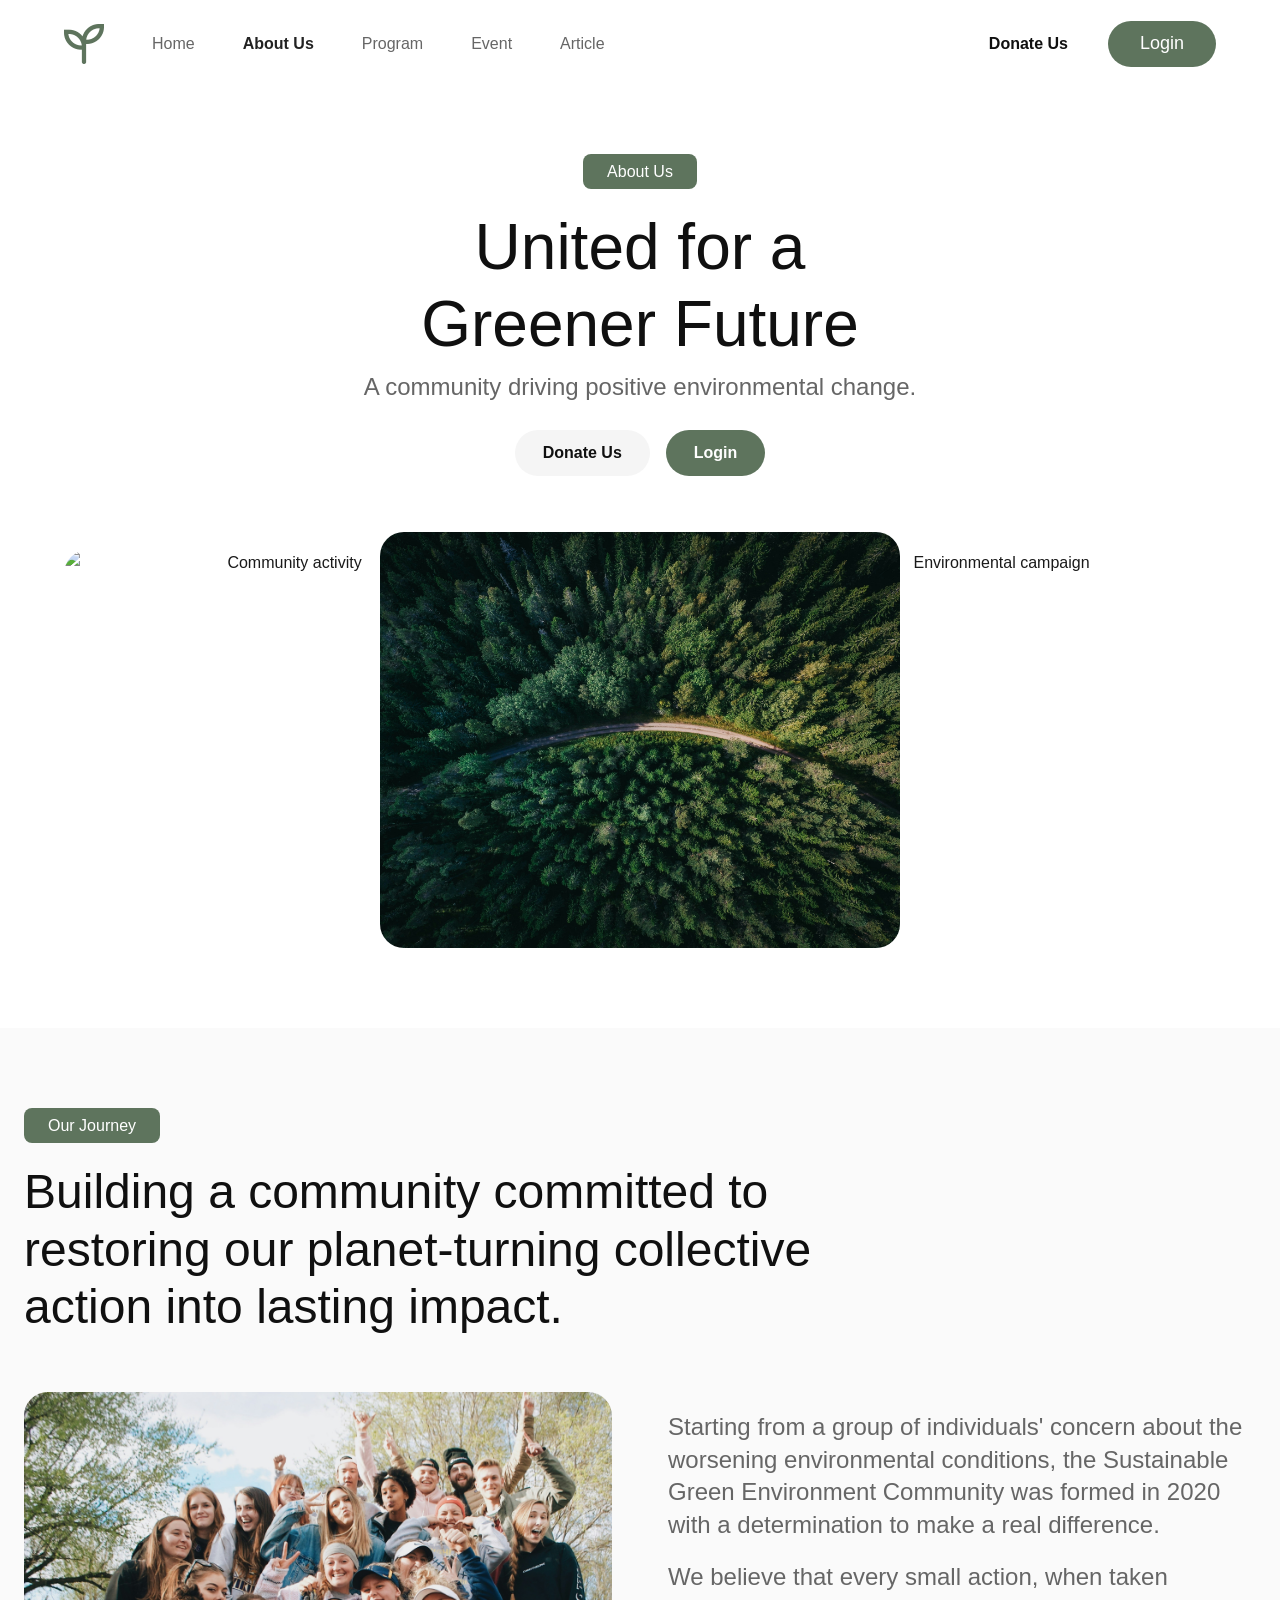
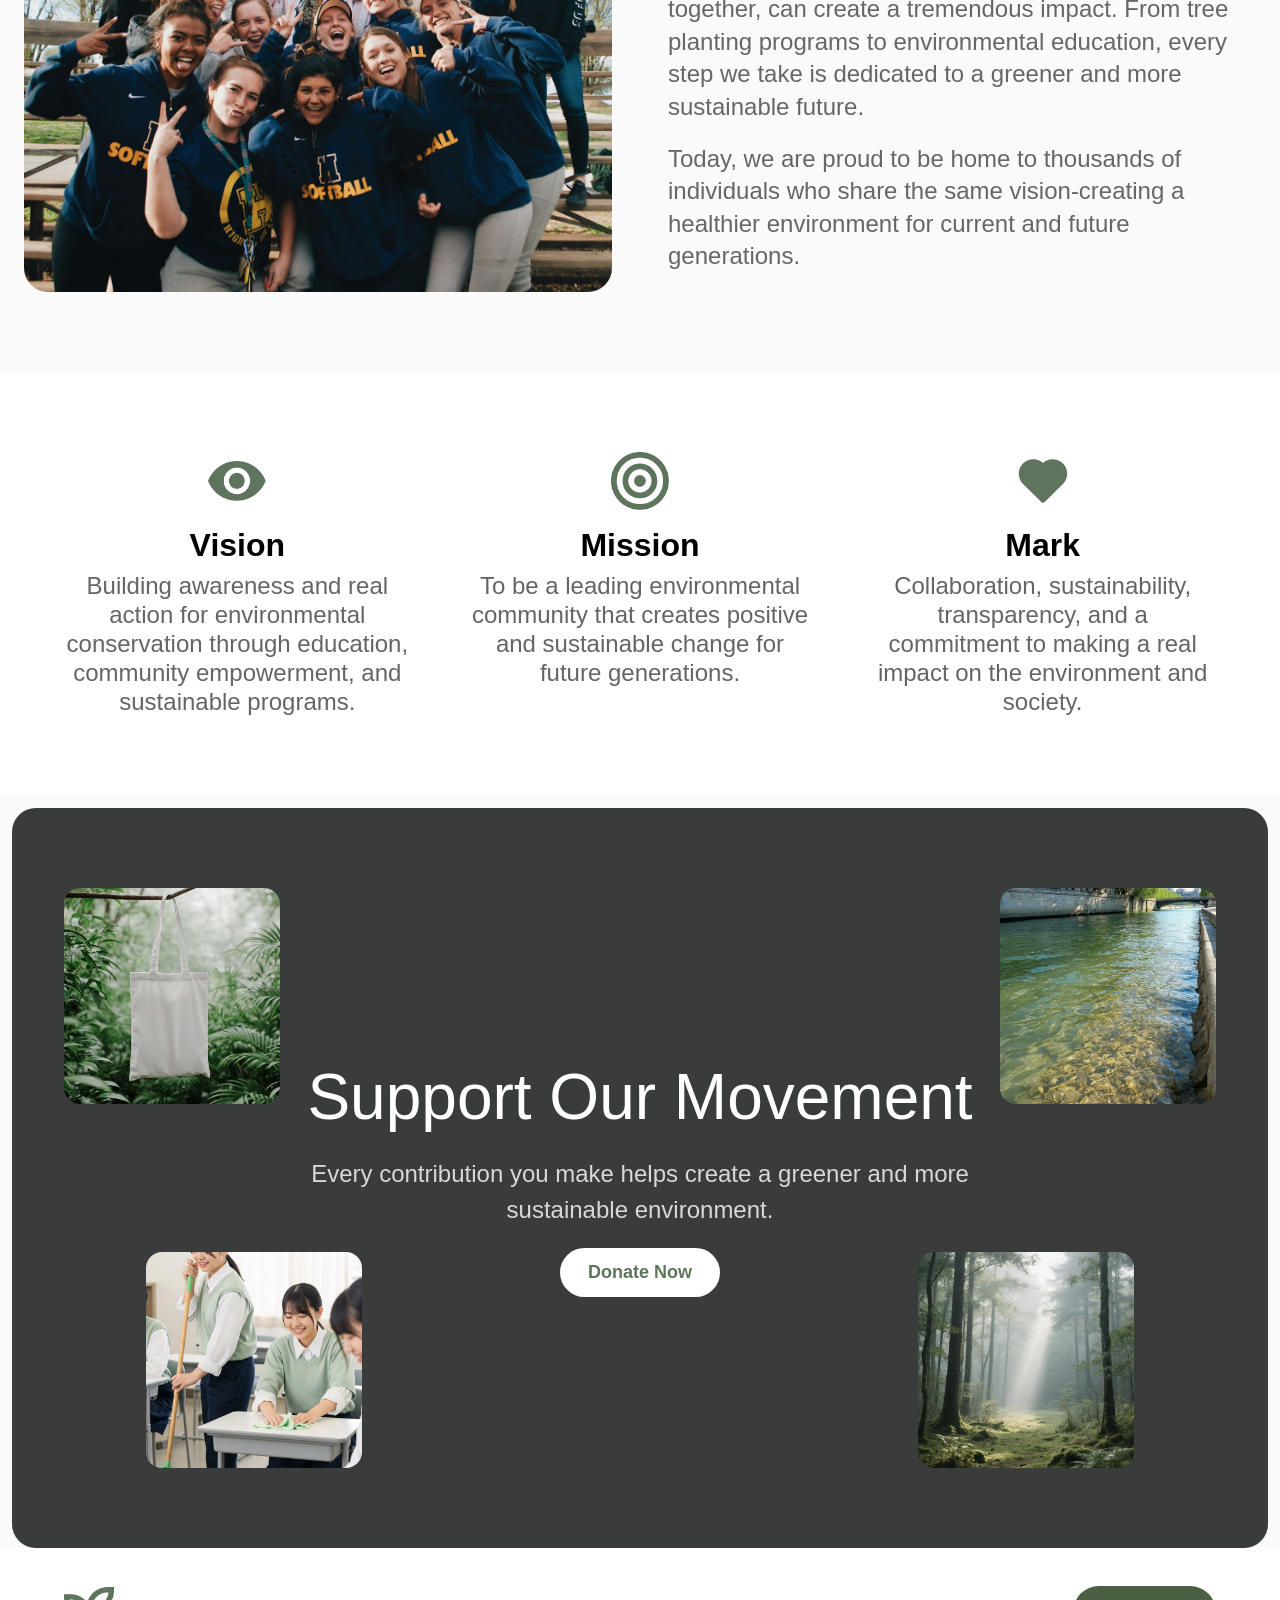
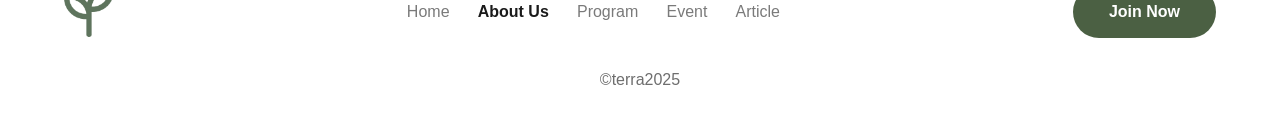
==== commit 9d13e8f4: "backup 2" ====
--- a/pages/about.html
+++ b/pages/about.html
@@ -52,7 +52,7 @@
     <section class="about-v2-hero section-padding">
       <div class="container">
         <div class="about-v2-chip">About Us</div>
-        <h1 class="about-v2-title">United for a Greener Future</h1>
+        <h1 class="about-v2-title">United for a <br> Greener Future</h1>
         <p class="about-v2-subtitle">A community driving positive environmental change.</p>
 
         <div class="about-v2-hero-actions">
--- a/css/main.css
+++ b/css/main.css
@@ -503,6 +503,113 @@
   }
 }
 
+/* ===================== COMPACT FOOTER ===================== */
+.footer-about-compact {
+  margin-top: 0;
+  padding: 28px 0 30px;
+  background: #ffffff;
+  border-top: none;
+}
+
+.footer-about-compact .container {
+  max-width: 1440px;
+  padding-left: 64px;
+  padding-right: 64px;
+}
+
+.about-footer-row {
+  min-height: 72px;
+  display: flex;
+  align-items: center;
+  justify-content: space-between;
+  gap: 28px;
+}
+
+.about-footer-brand .logo-img {
+  height: 50px;
+  width: auto;
+}
+
+.about-footer-links {
+  display: flex;
+  align-items: center;
+  justify-content: center;
+  gap: clamp(12px, 2.2vw, 34px);
+  flex: 1;
+}
+
+.about-footer-links a {
+  color: #7a7a7a;
+  font-size: 16px;
+  font-weight: 400;
+  line-height: 1.3;
+}
+
+.about-footer-links a.active {
+  color: #1a1a1a;
+  font-weight: 700;
+}
+
+.about-footer-join {
+  display: inline-flex;
+  align-items: center;
+  justify-content: center;
+  padding: 18px 36px;
+  border-radius: 999px;
+  background: #4b6043;
+  color: #ffffff;
+  font-size: 16px;
+  font-weight: 700;
+  line-height: 1;
+}
+
+.about-footer-join:hover {
+  background: #3f5239;
+}
+
+.about-footer-copy {
+  margin-top: 22px;
+  text-align: center;
+  color: #6e6e6e;
+  font-size: 16px;
+  line-height: 1.2;
+  font-weight: 400;
+}
+
+@media (max-width: 900px) {
+  .footer-about-compact .container {
+    padding-left: 24px;
+    padding-right: 24px;
+  }
+
+  .about-footer-row {
+    min-height: auto;
+    flex-direction: column;
+    align-items: stretch;
+    gap: 16px;
+  }
+
+  .about-footer-brand {
+    justify-content: center;
+  }
+
+  .about-footer-links {
+    flex-wrap: wrap;
+    gap: 14px 18px;
+  }
+
+  .about-footer-join {
+    align-self: center;
+    font-size: 16px;
+    padding: 12px 26px;
+  }
+
+  .about-footer-copy {
+    margin-top: 16px;
+    font-size: 15px;
+  }
+}
+
 /* ===================== SHARED ===================== */
 .badge-pill {
   display: flex;
@@ -562,8 +669,8 @@
 
 .section-title-group h2 {
   font-family: 'Satoshi', sans-serif;
-  font-weight: 700;
-  font-size: 40px;
+  font-weight: 400;
+  font-size: 48px;
   line-height: 1.2;
   color: #101010;
   margin: 0;
--- a/css/pages.css
+++ b/css/pages.css
@@ -550,7 +550,6 @@
 
 .footer-about-compact .container {
   max-width: 1440px;
-  max-height: 147px;
   padding-left: 64px;
   padding-right: 64px;
 }
@@ -649,116 +648,590 @@
 }
 
 /* ===================== PROGRAM PAGE ===================== */
-.program-page {
-  padding-top: 80px;
-}
-
-.program-list {
+.program-hero-section {
+  padding: 120px 0 60px;
+  background: #FFFFFF;
+}
+
+.program-hero-content {
+  text-align: center;
+  max-width: 900px;
+  margin: 0 auto 56px;
   display: flex;
   flex-direction: column;
-  gap: 80px;
-}
-
-.program-detail-card {
-  display: flex;
-  align-items: center;
-  gap: 60px;
-  background: var(--white);
+  align-items: center;
+  gap: 24px;
+}
+
+.program-hero-content h1 {
+  font-family: 'Satoshi', sans-serif;
+  font-size: 56px;
+  font-weight: 700;
+  line-height: 1.15;
+  color: #101010;
+  margin: 0;
+}
+
+.hero-subtext {
+  font-family: 'Satoshi', sans-serif;
+  font-size: 20px;
+  color: #656565;
+  max-width: 600px;
+  margin: 0;
+  line-height: 1.5;
+}
+
+.hero-buttons {
+  display: flex;
+  gap: 16px;
+  margin-top: 8px;
+}
+
+.btn-donate-light {
+  display: inline-flex;
+  align-items: center;
+  justify-content: center;
+  padding: 14px 36px;
+  background: #F0F2F0;
+  color: #101010;
+  border-radius: 50px;
+  font-family: 'Satoshi', sans-serif;
+  font-weight: 600;
+  font-size: 16px;
+  transition: var(--transition);
+}
+
+.btn-donate-light:hover {
+  background: #E4E8E4;
+  transform: translateY(-2px);
+}
+
+.btn-login-green {
+  display: inline-flex;
+  align-items: center;
+  justify-content: center;
+  padding: 14px 36px;
+  background: #4B6043;
+  color: #FFFFFF;
+  border-radius: 50px;
+  font-family: 'Satoshi', sans-serif;
+  font-weight: 600;
+  font-size: 16px;
+  transition: var(--transition);
+}
+
+.btn-login-green:hover {
+  background: #3E5237;
+  transform: translateY(-2px);
+}
+
+.hero-landscape-img {
+  width: 100%;
+  height: 520px;
   border-radius: 40px;
   overflow: hidden;
-  box-shadow: 0 10px 30px rgba(0,0,0,0.03);
+  box-shadow: 0 20px 50px rgba(0,0,0,0.06);
+}
+
+.hero-landscape-img img {
+  width: 100%;
+  height: 100%;
+  object-fit: cover;
+}
+
+/* ===================== OUR IMPACT SECTION ===================== */
+.our-impact-section {
+  padding: 100px 0;
+  background: #FAFAFA;
+}
+
+.our-impact-grid {
+  display: grid;
+  grid-template-columns: 1.15fr 0.85fr;
+  gap: 80px;
+  align-items: center;
+}
+
+.impact-left {
+  display: flex;
+  flex-direction: column;
+  align-items: flex-start;
+  gap: 24px;
+}
+
+.impact-left h2 {
+  font-family: 'Satoshi', sans-serif;
+  font-size: 48px;
+  font-weight: 400;
+  line-height: 1.2;
+  letter-spacing: 0;
+  color: #101010;
+  margin: 0;
+}
+
+.impact-right p {
+  font-family: 'Satoshi', sans-serif;
+  font-size: 18px;
+  line-height: 1.7;
+  color: #555555;
+  margin: 0;
+}
+
+/* ===================== PROGRAMS INTERACTIVE CARD ===================== */
+.programs-section-custom {
+  background: #FFFFFF;
+  padding: 100px 0;
+}
+
+.programs-card-container {
+  display: grid;
+  grid-template-columns: 1.15fr 0.85fr;
+  background: rgba(29, 36, 33, 0.97);
+  border: 1px solid #FFFFFF;
+  border-radius: 40px;
+  overflow: hidden;
+  box-shadow: 0 40px 80px rgba(0, 0, 0, 0.15);
+}
+
+.programs-left-col {
+  padding: 64px 80px;
+  display: flex;
+  flex-direction: column;
+  gap: 40px;
+  justify-content: center;
+}
+
+.badge-pill-light {
+  display: inline-flex;
+  justify-content: center;
+  align-items: center;
+  padding: 8px 24px;
+  background: #5D735D;
+  border-radius: 100px;
+  color: #ffffff;
+  font-family: 'Satoshi';
+  font-weight: 700;
+  font-size: 16px;
+  line-height: 120%;
+  width: fit-content;
+  text-transform: capitalize;
+}
+
+.programs-header h2 {
+  font-family: 'Satoshi', sans-serif;
+  font-weight: 500;
+  font-size: 64px;
+  line-height: 120%;
+  color: #ffffff;
+  margin: 24px 0 0;
+}
+
+.programs-list {
+  display: flex;
+  flex-direction: column;
+  gap: 16px;
+}
+
+.program-item {
+  display: flex;
+  align-items: flex-start;
+  gap: 24px;
+  padding: 24px 32px;
+  border-radius: 24px;
+  cursor: pointer;
+  background: transparent;
+  border: 1px solid transparent;
+  transition: all 0.3s cubic-bezier(0.4, 0, 0.2, 1);
+}
+
+.program-item.active {
+  background: #4B6043;
+  border: 1px solid rgba(255, 255, 255, 0.1);
+  box-shadow: 0 16px 32px rgba(0, 0, 0, 0.2);
+}
+
+.program-item:hover:not(.active) {
+  background: rgba(255, 255, 255, 0.04);
+  border-color: rgba(255, 255, 255, 0.05);
+  transform: translateX(6px);
+}
+
+.program-item-icon {
+  width: 56px;
+  height: 56px;
+  border-radius: 18px;
+  display: flex;
+  align-items: center;
+  justify-content: center;
+  background: rgba(255, 255, 255, 0.08);
+  color: rgba(255, 255, 255, 0.7);
+  flex-shrink: 0;
+  transition: all 0.3s ease;
+}
+
+.program-item.active .program-item-icon {
+  background: rgba(255, 255, 255, 0.15);
+  color: #ffffff;
+}
+
+.program-item-icon svg {
+  width: 26px;
+  height: 26px;
+  stroke: currentColor;
+}
+
+.program-item-content h3 {
+  font-family: 'Satoshi', sans-serif;
+  font-size: 22px;
+  font-weight: 700;
+  color: rgba(255, 255, 255, 0.95);
+  margin: 0 0 8px;
+  transition: all 0.3s ease;
+}
+
+.program-item-content p {
+  font-family: 'Satoshi', sans-serif;
+  font-size: 15px;
+  line-height: 1.55;
+  color: rgba(255, 255, 255, 0.7);
+  margin: 0;
+  transition: all 0.3s ease;
+}
+
+.program-item.active .program-item-content h3 {
+  color: #ffffff;
+}
+
+.program-item.active .program-item-content p {
+  color: rgba(255, 255, 255, 0.85);
+}
+
+.programs-right-col {
+  position: relative;
+  height: 100%;
+  min-height: 580px;
+}
+
+.programs-visual-container {
+  position: relative;
+  width: 100%;
+  height: 100%;
+  display: flex;
+  align-items: stretch;
+}
+
+.programs-main-image {
+  width: 100%;
+  height: 100%;
+  object-fit: cover;
+}
+
+.programs-overlay-stats {
+  position: absolute;
+  bottom: 32px;
+  left: 32px;
+  right: 32px;
+  display: grid;
+  grid-template-columns: 1fr 1fr;
+  gap: 20px;
+  z-index: 2;
+}
+
+.overlay-stat-card {
+  background: #ffffff;
+  border-radius: 24px;
+  padding: 24px 16px;
+  display: flex;
+  flex-direction: column;
+  align-items: center;
+  justify-content: center;
+  text-align: center;
+  box-shadow: 0 20px 48px rgba(0, 0, 0, 0.18);
+  transition: all 0.3s cubic-bezier(0.4, 0, 0.2, 1);
+  border: 1px solid rgba(255, 255, 255, 0.8);
+}
+
+.overlay-stat-card:hover {
+  transform: translateY(-8px);
+  box-shadow: 0 24px 56px rgba(0, 0, 0, 0.22);
+}
+
+.overlay-stat-icon {
+  width: 48px;
+  height: 48px;
+  object-fit: contain;
+  margin-bottom: 12px;
+}
+
+.overlay-stat-info h3 {
+  font-family: 'Satoshi', sans-serif;
+  font-size: 28px;
+  font-weight: 700;
+  color: #101010;
+  margin: 0 0 4px;
+  line-height: 1.15;
+}
+
+.overlay-stat-info p {
+  font-family: 'Satoshi', sans-serif;
+  font-size: 13px;
+  font-weight: 500;
+  color: #556052;
+  margin: 0;
+}
+/* ===================== ARTICLES SECTION ===================== */
+.articles-section-custom {
+  padding: 100px 0;
+  background: #FAFAFA;
+}
+
+.articles-header-row {
+  display: flex;
+  justify-content: space-between;
+  align-items: flex-end;
+  margin-bottom: 56px;
+}
+
+.articles-title-group {
+  display: flex;
+  flex-direction: column;
+  gap: 20px;
+}
+
+.articles-title-group h2 {
+  font-family: 'Satoshi', sans-serif;
+  font-size: 48px;
+  font-weight: 400;
+  line-height: 1.2;
+  letter-spacing: 0;
+  color: #101010;
+  margin: 0;
+}
+
+.btn-view-all {
+  display: inline-flex;
+  align-items: center;
+  justify-content: center;
+  padding: 14px 32px;
+  background: #4B6043;
+  color: #FFFFFF;
+  border-radius: 50px;
+  font-family: 'Satoshi', sans-serif;
+  font-weight: 600;
+  font-size: 16px;
+  transition: var(--transition);
+}
+
+.btn-view-all:hover {
+  background: #3E5237;
+  transform: translateY(-2px);
+}
+
+.articles-rows-list {
+  display: flex;
+  flex-direction: column;
+  gap: 32px;
+}
+
+.article-row-card {
+  display: grid;
+  grid-template-columns: 1fr 280px 1.2fr;
+  gap: 48px;
+  align-items: center;
   padding: 40px;
-}
-
-.program-detail-card:nth-child(even) {
-  flex-direction: row-reverse;
-}
-
-.prog-img {
-  flex: 1;
-  border-radius: 30px;
+  background: #FFFFFF;
+  border-radius: 32px;
+  border: 1px solid #EAEAEA;
+  box-shadow: 0 10px 30px rgba(0,0,0,0.02);
+  transition: var(--transition);
+}
+
+.article-row-card:hover {
+  transform: translateY(-6px);
+  box-shadow: 0 20px 40px rgba(0,0,0,0.06);
+  border-color: #DDDDDD;
+}
+
+.art-row-left {
+  display: flex;
+  flex-direction: column;
+  gap: 16px;
+}
+
+.art-row-left h3 {
+  font-family: 'Satoshi', sans-serif;
+  font-weight: 700;
+  font-size: 26px;
+  line-height: 1.35;
+  color: #101010;
+  margin: 0;
+}
+
+.art-row-meta {
+  font-family: 'Satoshi', sans-serif;
+  font-size: 15px;
+  color: #8A8A8A;
+  font-weight: 500;
+}
+
+.art-row-img {
+  width: 100%;
+  height: 200px;
+  border-radius: 20px;
   overflow: hidden;
 }
 
-.prog-img img {
+.art-row-img img {
   width: 100%;
-  height: 400px;
+  height: 100%;
   object-fit: cover;
 }
 
-.prog-text {
-  flex: 1;
-}
-
-.prog-icon {
-  width: 70px;
-  height: 70px;
-  background: var(--light-green);
-  border-radius: 20px;
-  display: flex;
+.art-row-right {
+  display: flex;
+  flex-direction: column;
+  gap: 24px;
+}
+
+.art-row-right p {
+  font-family: 'Satoshi', sans-serif;
+  font-size: 16px;
+  line-height: 1.6;
+  color: #656565;
+  margin: 0;
+}
+
+.btn-read-more {
+  display: inline-flex;
   align-items: center;
   justify-content: center;
-  color: var(--primary-green);
-  margin-bottom: 24px;
-}
-
-.prog-icon svg {
-  width: 40px;
-  height: 40px;
-  stroke: var(--primary-green);
-  fill: none;
-  stroke-width: 2;
-  stroke-linecap: round;
-  stroke-linejoin: round;
-}
-
-.prog-text h3 {
-  font-size: 32px;
-  margin-bottom: 20px;
-}
-
-.prog-text p {
+  padding: 10px 24px;
+  background: #F0F2F0;
+  color: #101010;
+  border-radius: 50px;
+  font-family: 'Satoshi', sans-serif;
+  font-weight: 600;
+  font-size: 14px;
+  width: fit-content;
+  transition: var(--transition);
+}
+
+.btn-read-more:hover {
+  background: #E4E8E4;
+  transform: translateY(-1px);
+}
+/* ===================== CTA SUPPORT OUR MOVEMENT SECTION ===================== */
+.cta-section-custom {
+  padding: 100px 0;
+  background: #FFFFFF;
+}
+
+.cta-dark-card {
+  position: relative;
+  background: #1D2421;
+  border-radius: 40px;
+  padding: 120px 80px;
+  overflow: hidden;
+  display: flex;
+  justify-content: center;
+  align-items: center;
+  text-align: center;
+  box-shadow: 0 30px 60px rgba(0,0,0,0.12);
+}
+
+.cta-card-content {
+  max-width: 600px;
+  z-index: 5;
+  display: flex;
+  flex-direction: column;
+  align-items: center;
+  gap: 24px;
+}
+
+.cta-card-content h2 {
+  font-family: 'Satoshi', sans-serif;
+  font-size: 48px;
+  font-weight: 700;
+  color: #FFFFFF;
+  margin: 0;
+  line-height: 1.15;
+}
+
+.cta-card-content p {
+  font-family: 'Satoshi', sans-serif;
   font-size: 18px;
-  color: var(--text-gray);
-  margin-bottom: 30px;
-}
-
-.prog-text .secondary {
+  color: #A3A3A3;
+  margin: 0;
+  line-height: 1.5;
+}
+
+.btn-donate-now {
   display: inline-flex;
   align-items: center;
-  gap: 8px;
-  padding: 12px 28px;
+  justify-content: center;
+  padding: 16px 48px;
+  background: #FFFFFF;
+  color: #1D2421;
   border-radius: 50px;
-  border: 1px solid var(--primary-green);
-  color: var(--primary-green);
-  font-weight: 500;
-  font-size: 16px;
-  background: transparent;
-  cursor: pointer;
+  font-family: 'Satoshi', sans-serif;
+  font-weight: 700;
+  font-size: 18px;
   transition: var(--transition);
-}
-
-.prog-text .secondary:hover {
-  background: var(--light-green);
-}
-
-.prog-text .secondary svg {
-  width: 16px;
-  height: 16px;
-  stroke: currentColor;
-  fill: none;
-  stroke-width: 2;
-  stroke-linecap: round;
-  stroke-linejoin: round;
-}
-
-@media (max-width: 992px) {
-  .program-detail-card,
-  .program-detail-card:nth-child(even) {
-    flex-direction: column;
-    padding: 20px;
-    gap: 30px;
-  }
+  margin-top: 12px;
+}
+
+.btn-donate-now:hover {
+  background: #EAEAEA;
+  transform: translateY(-3px);
+  box-shadow: 0 8px 24px rgba(255,255,255,0.15);
+}
+
+/* Corner Floating Images */
+.floating-img {
+  position: absolute;
+  width: 140px;
+  height: 140px;
+  border-radius: 28px;
+  overflow: hidden;
+  box-shadow: 0 16px 32px rgba(0,0,0,0.4);
+  opacity: 0.85;
+  transition: all 0.5s cubic-bezier(0.4, 0, 0.2, 1);
+  z-index: 2;
+}
+
+.floating-img img {
+  width: 100%;
+  height: 100%;
+  object-fit: cover;
+}
+
+.cta-dark-card:hover .floating-img {
+  transform: scale(1.08);
+  opacity: 1;
+}
+
+.floating-img.tl {
+  top: 40px;
+  left: 40px;
+  transform: rotate(-8deg);
+}
+
+.floating-img.tr {
+  top: 40px;
+  right: 40px;
+  transform: rotate(8deg);
+}
+
+.floating-img.bl {
+  bottom: 40px;
+  left: 40px;
+  transform: rotate(6deg);
+}
+
+.floating-img.br {
+  bottom: 40px;
+  right: 40px;
+  transform: rotate(-6deg);
 }
 
 /* ===================== EVENT PAGE ===================== */
@@ -766,10 +1239,26 @@
   padding-top: 80px;
 }
 
+.event-section-header {
+  text-align: center;
+  margin-bottom: 60px;
+}
+
+.event-section-title {
+  font-family: 'Satoshi', sans-serif;
+  font-size: clamp(32px, 4vw, 48px);
+  font-weight: 400;
+  line-height: 1.2;
+  color: #101010;
+  margin-top: 16px;
+  margin-bottom: 0;
+}
+
 .events-grid {
   display: grid;
   grid-template-columns: repeat(3, 1fr);
-  gap: 30px;
+  column-gap: 24px;
+  row-gap: 60px;
 }
 
 .event-card {
@@ -788,7 +1277,7 @@
 
 .event-image {
   position: relative;
-  height: 200px;
+  height: 260px;
 }
 
 .event-image img {
@@ -799,14 +1288,14 @@
 
 .event-status {
   position: absolute;
-  top: 15px;
-  left: 15px;
-  background: rgba(255, 255, 255, 0.9);
-  padding: 4px 12px;
+  top: 24px;
+  left: 24px;
+  background: rgba(255, 255, 255, 0.92);
+  padding: 6px 14px;
   border-radius: 50px;
-  font-size: 12px;
-  font-weight: 600;
-  color: var(--primary-green);
+  font-size: 13px;
+  font-weight: 500;
+  color: var(--dark);
 }
 
 .event-info {
@@ -815,33 +1304,35 @@
 
 .event-info h3 {
   font-size: 20px;
-  margin-bottom: 16px;
+  font-weight: 700;
+  margin-bottom: 8px;
   color: var(--dark);
 }
 
-.event-meta {
-  display: flex;
-  flex-direction: column;
-  gap: 10px;
-  margin-bottom: 24px;
-}
-
-.event-meta .meta-item {
-  display: flex;
-  align-items: center;
-  gap: 8px;
+.event-desc {
   font-size: 14px;
   color: var(--text-gray);
-}
-
-.event-meta .meta-item svg {
-  width: 16px;
-  height: 16px;
-  stroke: currentColor;
-  fill: none;
-  stroke-width: 2;
-  stroke-linecap: round;
-  stroke-linejoin: round;
+  line-height: 1.5;
+  margin-bottom: 16px;
+}
+
+.event-meta {
+  display: grid;
+  grid-template-columns: 1fr 1fr;
+  gap: 8px;
+  margin-bottom: 20px;
+}
+
+.event-meta .meta-item {
+  display: flex;
+  align-items: center;
+  gap: 6px;
+  font-size: 13px;
+  color: var(--text-gray);
+}
+
+.meta-icon {
+  font-size: 14px;
   flex-shrink: 0;
 }
 
@@ -995,3 +1486,625 @@
 @media (max-width: 600px) {
   .articles-grid { grid-template-columns: 1fr; }
 }
+
+/* ===================== ARTICLE DETAIL PAGE ===================== */
+
+.art-detail {
+  padding: 80px 0 60px;
+}
+
+.art-detail-layout {
+  display: flex;
+  gap: 72px;
+  align-items: flex-start;
+}
+
+/* Left: article main */
+.art-detail-main {
+  flex: 1 1 0;
+  min-width: 0;
+}
+
+.art-detail-header {
+  margin-bottom: 40px;
+}
+
+.art-detail-meta {
+  display: flex;
+  align-items: center;
+  gap: 8px;
+  margin-bottom: 12px;
+}
+
+.art-detail-date {
+  font-size: 14px;
+  color: var(--text-gray);
+}
+
+.art-sep-dot {
+  width: 4px;
+  height: 4px;
+  border-radius: 50%;
+  background: var(--text-gray);
+  display: inline-block;
+  flex-shrink: 0;
+}
+
+.art-cat-chip {
+  font-size: 13px;
+  color: var(--text-gray);
+}
+
+.art-detail-title {
+  font-size: 38px;
+  font-weight: 700;
+  line-height: 1.2;
+  color: #1a1a1a;
+  margin: 0;
+}
+
+.art-detail-hero {
+  border-radius: 20px;
+  overflow: hidden;
+  margin-bottom: 48px;
+}
+
+.art-detail-hero img {
+  width: 100%;
+  height: 520px;
+  object-fit: cover;
+  display: block;
+}
+
+.art-detail-body h3 {
+  font-size: 24px;
+  font-weight: 700;
+  color: #1a1a1a;
+  margin: 36px 0 16px;
+}
+
+.art-detail-body h3:first-child {
+  margin-top: 0;
+}
+
+.art-detail-body p {
+  font-size: 15px;
+  line-height: 1.8;
+  color: #555;
+  margin-bottom: 20px;
+}
+
+.art-blockquote {
+  border-left: 3px solid var(--primary-green);
+  padding: 12px 20px;
+  margin: 24px 0;
+  color: #555;
+  font-size: 15px;
+  line-height: 1.75;
+  font-style: italic;
+  background: rgba(75, 96, 67, 0.04);
+  border-radius: 0 8px 8px 0;
+}
+
+.art-body-list {
+  padding-left: 20px;
+  margin-bottom: 20px;
+}
+
+.art-body-list li {
+  font-size: 15px;
+  line-height: 1.8;
+  color: #555;
+  margin-bottom: 8px;
+  list-style: disc;
+}
+
+/* Right: sidebar */
+.art-detail-sidebar {
+  flex: 0 0 388px;
+  width: 388px;
+  position: sticky;
+  top: 108px;
+}
+
+.art-sidebar-heading {
+  font-size: 30px;
+  font-weight: 700;
+  color: #1a1a1a;
+  margin-bottom: 8px;
+}
+
+.art-latest-list {
+  list-style: none;
+  padding: 0;
+  margin: 0;
+}
+
+.art-latest-item {
+  padding: 24px 0;
+  border-bottom: 1px solid #e8e8e8;
+}
+
+.art-latest-item:first-child {
+  border-top: 1px solid #e8e8e8;
+}
+
+.art-latest-title {
+  display: block;
+  font-size: 17px;
+  font-weight: 600;
+  color: #1a1a1a;
+  margin-bottom: 8px;
+  line-height: 1.4;
+  text-decoration: none;
+  transition: var(--transition);
+}
+
+.art-latest-title:hover {
+  color: var(--primary-green);
+}
+
+.art-latest-meta {
+  display: flex;
+  align-items: center;
+  gap: 8px;
+}
+
+.art-latest-date {
+  font-size: 13px;
+  color: var(--text-gray);
+}
+
+/* ===================== RECOMMENDATION SECTION ===================== */
+
+.art-recom {
+  padding: 20px 0 80px;
+}
+
+.art-recom-badge {
+  display: inline-flex;
+  align-items: center;
+  padding: 8px 20px;
+  background: var(--primary-green);
+  color: #fff;
+  border-radius: 50px;
+  font-size: 14px;
+  font-weight: 600;
+  margin-bottom: 36px;
+}
+
+.art-recom-grid {
+  display: grid;
+  grid-template-columns: repeat(3, 1fr);
+  gap: 28px;
+}
+
+.art-recom-card {
+  display: flex;
+  flex-direction: column;
+}
+
+.art-recom-img {
+  position: relative;
+  border-radius: 20px;
+  overflow: hidden;
+  margin-bottom: 20px;
+}
+
+.art-recom-img img {
+  width: 100%;
+  height: 380px;
+  object-fit: cover;
+  display: block;
+}
+
+.art-recom-cat {
+  position: absolute;
+  top: 14px;
+  left: 14px;
+  background: rgba(255, 255, 255, 0.92);
+  color: var(--primary-green);
+  font-size: 12px;
+  font-weight: 600;
+  padding: 4px 12px;
+  border-radius: 50px;
+}
+
+.art-recom-info {
+  flex: 1;
+}
+
+.art-recom-info h3 {
+  font-size: 21px;
+  font-weight: 700;
+  color: #1a1a1a;
+  margin-bottom: 10px;
+  line-height: 1.3;
+}
+
+.art-recom-info p {
+  font-size: 14px;
+  color: var(--text-gray);
+  line-height: 1.6;
+  margin-bottom: 20px;
+  display: -webkit-box;
+  -webkit-line-clamp: 2;
+  line-clamp: 2;
+  -webkit-box-orient: vertical;
+  overflow: hidden;
+}
+
+.art-recom-btn {
+  width: 100%;
+  padding: 14px 20px;
+  border-radius: 50px;
+  font-size: 15px;
+  font-weight: 600;
+  background: var(--primary-green);
+  color: #fff;
+  border: none;
+  cursor: pointer;
+  transition: var(--transition);
+}
+
+.art-recom-btn:hover {
+  background: var(--secondary-green);
+  transform: translateY(-2px);
+}
+
+/* ===================== ARTICLE DETAIL RESPONSIVE ===================== */
+
+@media (max-width: 1100px) {
+  .art-detail-layout { gap: 48px; }
+  .art-detail-sidebar { flex: 0 0 300px; width: 300px; }
+  .art-detail-title { font-size: 32px; }
+}
+
+@media (max-width: 900px) {
+  .art-detail-layout { flex-direction: column; gap: 56px; }
+  .art-detail-sidebar { flex: 1 1 auto; width: 100%; position: static; }
+  .art-recom-grid { grid-template-columns: repeat(2, 1fr); }
+}
+
+@media (max-width: 600px) {
+  .art-detail { padding: 48px 0 40px; }
+  .art-detail-title { font-size: 26px; }
+  .art-detail-hero img { height: 260px; }
+  .art-recom-grid { grid-template-columns: 1fr; }
+  .art-recom-img img { height: 260px; }
+}
+
+/* ===================== PROGRAMS CARD (shared with home) ===================== */
+.programs-section {
+  background: #fff;
+  padding: 80px 0;
+}
+
+.prog-card {
+  background: url('../assets/about-cta-bg.png') center / cover no-repeat;
+  border-radius: 24px;
+  display: flex;
+  align-items: stretch;
+  overflow: hidden;
+  padding: 12px;
+  gap: 56px;
+  position: relative;
+}
+
+.prog-card::before {
+  content: '';
+  position: absolute;
+  inset: 0;
+  background: rgba(41, 44, 42, 0.92);
+  border-radius: 24px;
+  z-index: 0;
+}
+
+.prog-left {
+  flex: 0 0 44%;
+  padding: 60px 40px;
+  display: flex;
+  flex-direction: column;
+  gap: 40px;
+  position: relative;
+  z-index: 1;
+}
+
+.prog-header {
+  display: flex;
+  flex-direction: column;
+  gap: 24px;
+}
+
+.prog-badge {
+  display: inline-flex;
+  align-items: center;
+  background: #fff;
+  color: #292c2a;
+  font-size: 16px;
+  font-weight: 400;
+  padding: 8px 24px;
+  border-radius: 8px;
+  width: fit-content;
+}
+
+.prog-left h2 {
+  font-size: 44px;
+  font-weight: 400;
+  line-height: 1.2;
+  color: #fff;
+  margin: 0;
+}
+
+.prog-list {
+  display: flex;
+  flex-direction: column;
+}
+
+.prog-item {
+  display: flex;
+  gap: 24px;
+  align-items: flex-start;
+  padding: 28px 24px;
+  border-radius: 16px;
+  transition: var(--transition);
+}
+
+.prog-item-active {
+  background: #5e745d;
+}
+
+.prog-item-icon {
+  flex-shrink: 0;
+  width: 36px;
+  height: 36px;
+  display: flex;
+  align-items: center;
+  justify-content: center;
+  margin-top: 2px;
+}
+
+.prog-item-icon svg {
+  width: 36px;
+  height: 36px;
+  stroke: rgba(255, 255, 255, 0.5);
+  fill: none;
+  stroke-width: 1.5;
+  stroke-linecap: round;
+  stroke-linejoin: round;
+}
+
+.prog-item-active .prog-item-icon svg {
+  stroke: #fff;
+}
+
+.prog-item-body h3 {
+  font-size: 24px;
+  font-weight: 700;
+  color: #fff;
+  margin: 0 0 10px;
+  line-height: 1.2;
+}
+
+.prog-item-body p {
+  font-size: 16px;
+  color: rgba(255, 255, 255, 0.65);
+  line-height: 1.6;
+  margin: 0;
+}
+
+.prog-item-active .prog-item-body p {
+  color: rgba(255, 255, 255, 0.9);
+}
+
+.prog-right {
+  flex: 1;
+  position: relative;
+  border-radius: 16px;
+  overflow: hidden;
+  z-index: 1;
+}
+
+.prog-right-img {
+  width: 100%;
+  height: 100%;
+  object-fit: cover;
+  display: block;
+}
+
+.prog-stats-overlay {
+  position: absolute;
+  bottom: 0;
+  left: 0;
+  right: 0;
+  padding: 40px;
+  background: linear-gradient(to top, rgba(0, 0, 0, 0.45), transparent);
+  display: flex;
+  gap: 24px;
+  align-items: center;
+}
+
+.prog-stat-card {
+  flex: 1;
+  background: #fff;
+  border: 1px solid #ddd;
+  border-radius: 16px;
+  padding: 24px 32px;
+  display: flex;
+  flex-direction: column;
+  align-items: center;
+  gap: 8px;
+}
+
+.prog-stat-icon {
+  width: 58px;
+  height: 58px;
+  object-fit: contain;
+}
+
+.prog-stat-num {
+  display: block;
+  font-size: 32px;
+  font-weight: 700;
+  color: #101010;
+  text-align: center;
+  line-height: 1.2;
+}
+
+.prog-stat-label {
+  display: block;
+  font-size: 16px;
+  color: #656565;
+  text-align: center;
+}
+
+@media (max-width: 1100px) {
+  .prog-left { flex: 0 0 48%; }
+  .prog-left h2 { font-size: 36px; }
+}
+
+@media (max-width: 768px) {
+  .programs-section { padding: 60px 24px; }
+  .prog-card { flex-direction: column; gap: 0; padding: 0; min-height: auto; }
+  .prog-left { flex: none; padding: 40px 24px; gap: 32px; }
+  .prog-left h2 { font-size: 28px; }
+  .prog-right { min-height: 340px; border-radius: 0 0 24px 24px; }
+  .prog-stats-overlay { padding: 24px; gap: 16px; }
+  .prog-stat-card { padding: 16px 20px; }
+  .prog-stat-num { font-size: 24px; }
+  .prog-stat-icon { width: 44px; height: 44px; }
+}
+
+/* ===================== EVENT / ARTICLE GRID SECTIONS ===================== */
+
+.event-cards-section {
+  padding: 0 0 80px;
+}
+
+.art-grid-section {
+  padding: 0 0 80px;
+}
+
+/* Remove extra bottom gap from last filter/action inside hero */
+.about-v2-hero .category-filters {
+  margin-bottom: 0;
+}
+
+/* ===================== ARTICLE LISTING PAGE ===================== */
+
+.art-listing-header {
+  text-align: center;
+  margin-bottom: 0;
+}
+
+.art-listing-header .about-v2-chip {
+  margin-bottom: 20px;
+}
+
+.art-listing-title {
+  font-family: 'Satoshi', sans-serif;
+  font-size: clamp(32px, 4.5vw, 56px);
+  font-weight: 400;
+  line-height: 1.2;
+  color: #101010;
+  margin-top: 0;
+  margin-bottom: 32px;
+}
+
+.art-listing-header .category-filters {
+  margin-bottom: 60px;
+}
+
+.art-listing-grid {
+  display: grid;
+  grid-template-columns: repeat(3, 1fr);
+  column-gap: 24px;
+  row-gap: 60px;
+}
+
+.art-listing-card {
+  display: flex;
+  flex-direction: column;
+}
+
+.art-listing-img {
+  position: relative;
+  border-radius: 20px;
+  overflow: hidden;
+  margin-bottom: 20px;
+}
+
+.art-listing-img img {
+  width: 100%;
+  height: 240px;
+  object-fit: cover;
+  display: block;
+}
+
+.art-listing-cat {
+  position: absolute;
+  top: 14px;
+  left: 14px;
+  background: rgba(255, 255, 255, 0.92);
+  color: #333;
+  font-size: 12px;
+  font-weight: 500;
+  padding: 4px 14px;
+  border-radius: 50px;
+}
+
+.art-listing-info {
+  flex: 1;
+  display: flex;
+  flex-direction: column;
+}
+
+.art-listing-info h3 {
+  font-size: 20px;
+  font-weight: 700;
+  color: #1a1a1a;
+  margin-bottom: 10px;
+  line-height: 1.3;
+}
+
+.art-listing-info p {
+  font-size: 14px;
+  color: var(--text-gray);
+  line-height: 1.6;
+  margin-bottom: 20px;
+  flex: 1;
+  display: -webkit-box;
+  -webkit-line-clamp: 2;
+  line-clamp: 2;
+  -webkit-box-orient: vertical;
+  overflow: hidden;
+}
+
+.art-listing-btn {
+  display: block;
+  width: 100%;
+  padding: 14px 20px;
+  border-radius: 50px;
+  font-size: 15px;
+  font-weight: 600;
+  background: var(--primary-green);
+  color: #fff;
+  text-align: center;
+  text-decoration: none;
+  transition: var(--transition);
+  box-sizing: border-box;
+}
+
+.art-listing-btn:hover {
+  background: var(--secondary-green);
+  transform: translateY(-2px);
+}
+
+@media (max-width: 992px) {
+  .art-listing-grid { grid-template-columns: repeat(2, 1fr); }
+}
+
+@media (max-width: 600px) {
+  .art-listing-grid { grid-template-columns: 1fr; }
+  .art-listing-title { font-size: 28px; }
+}
